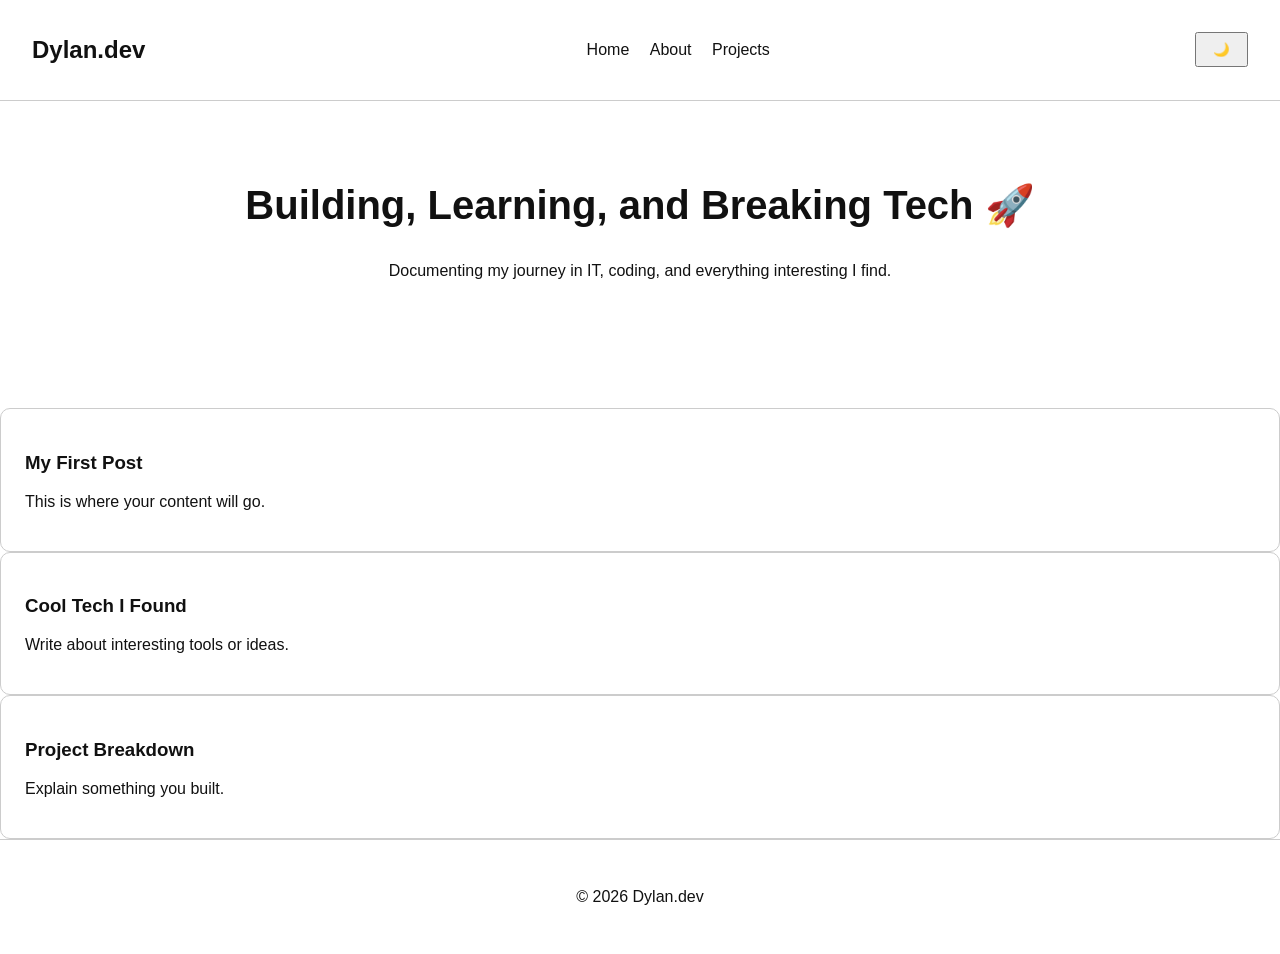
==== index.html @ 7d5984b6 "Add id attribute to posts section in index.html" ====
<!DOCTYPE html>
<html lang="en">
<head>
  <meta charset="UTF-8">
  <meta name="viewport" content="width=device-width, initial-scale=1.0">
  <title>Dylan Dev Blog</title>

  <link rel="stylesheet" href="styles/main.css">
</head>

<body>

  <!-- NAVBAR -->
  <header class="navbar">
    <h2>Dylan.dev</h2>
    <nav>
      <a href="#">Home</a>
      <a href="#">About</a>
      <a href="#">Projects</a>
    </nav>
    <button id="themeToggle">🌙</button>
  </header>

  <!-- HERO -->
  <section class="hero">
    <h1>Building, Learning, and Breaking Tech 🚀</h1>
    <p>Documenting my journey in IT, coding, and everything interesting I find.</p>
  </section>

  <!-- BLOG POSTS -->
 <section class="posts" id="posts"></section>
    <div class="card">
      <h3>My First Post</h3>
      <p>This is where your content will go.</p>
    </div>

    <div class="card">
      <h3>Cool Tech I Found</h3>
      <p>Write about interesting tools or ideas.</p>
    </div>

    <div class="card">
      <h3>Project Breakdown</h3>
      <p>Explain something you built.</p>
    </div>
  </section>

  <!-- FOOTER -->
  <footer class="footer">
    <p>© 2026 Dylan.dev</p>
  </footer>

  <script src="scripts/app.js"></script>
</body>
</html>
---- styles/main.css ----
:root {
  --bg: #ffffff;
  --text: #111;
  --accent: #0077ff;
}

.dark {
  --bg: #0f0f0f;
  --text: #ffffff;
}

body {
  margin: 0;
  font-family: Arial, sans-serif;
  background: var(--bg);
  color: var(--text);
}

/* NAVBAR */
.navbar {
  display: flex;
  justify-content: space-between;
  align-items: center;
  padding: 1rem 2rem;
  border-bottom: 1px solid #ccc;
}

.navbar a {
  margin-left: 1rem;
  text-decoration: none;
  color: var(--text);
}

.navbar a:hover {
  color: var(--accent);
}

/* HERO */
.hero {
  padding: 3rem 2rem;
  text-align: center;
}

.hero h1 {
  font-size: 2.5rem;
}

/* POSTS GRID */
.posts {
  display: grid;
  grid-template-columns: repeat(auto-fit, minmax(250px, 1fr));
  padding: 2rem;
  gap: 1.5rem;
}

/* CARD */
.card {
  padding: 1.5rem;
  border: 1px solid #ccc;
  border-radius: 10px;
  transition: transform 0.2s ease;
}

.card:hover {
  transform: translateY(-5px);
}

/* FOOTER */
.footer {
  text-align: center;
  padding: 2rem;
  border-top: 1px solid #ccc;
}

/* BUTTON */
button {
  padding: 0.5rem 1rem;
  cursor: pointer;
}
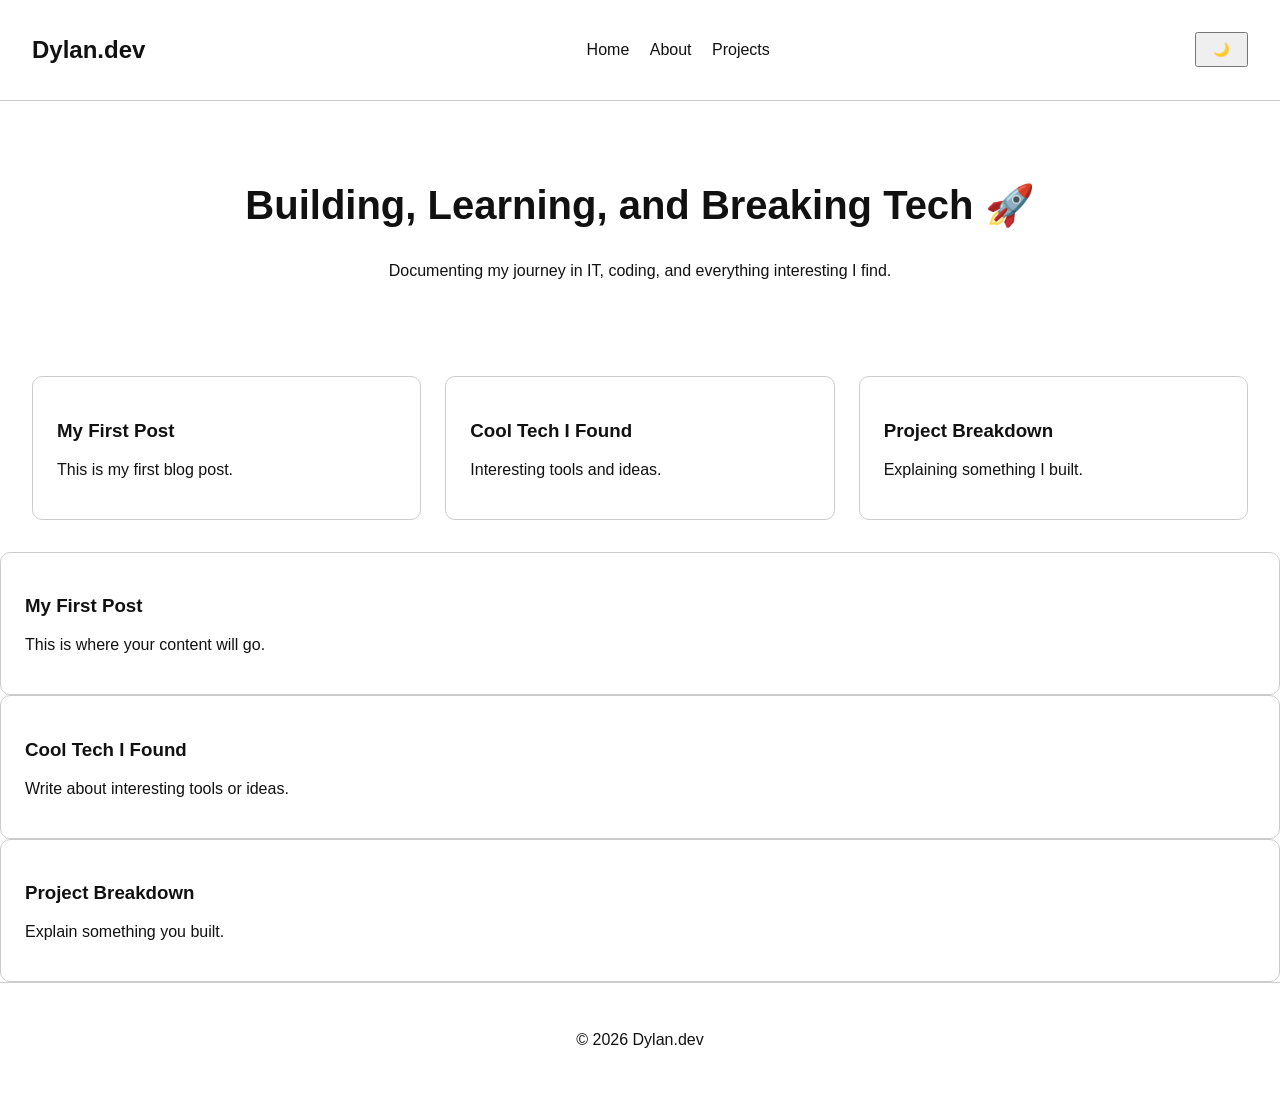
==== commit cd26e4b6: "Change script tag to module type in index.html" ====
--- a/index.html
+++ b/index.html
@@ -50,6 +50,6 @@
     <p>© 2026 Dylan.dev</p>
   </footer>
 
-  <script src="scripts/app.js"></script>
+ <script type="module" src="scripts/app.js"></script>
 </body>
 </html>
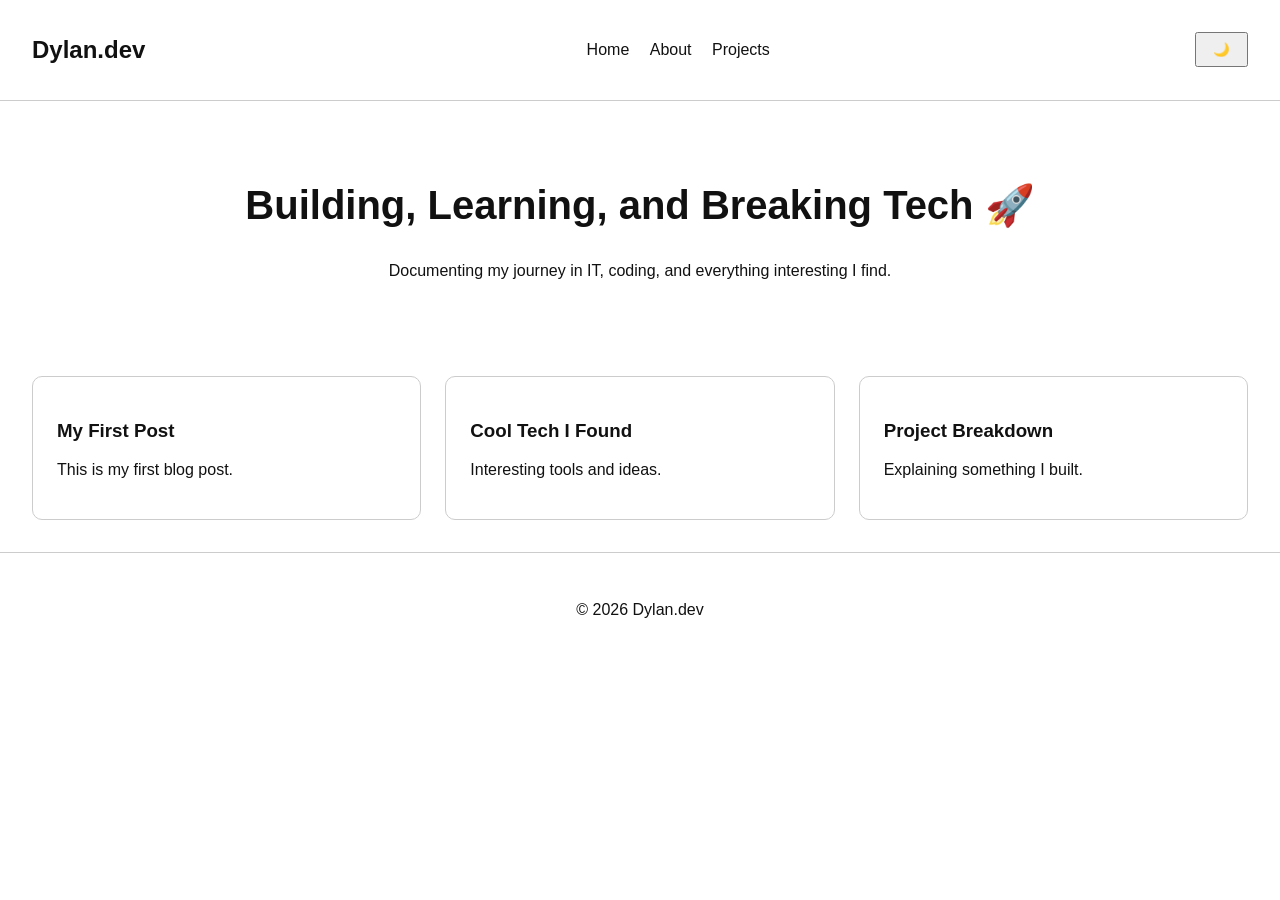
==== commit 99e2472d: "Refactor blog posts section in index.html" ====
--- a/index.html
+++ b/index.html
@@ -27,29 +27,14 @@
     <p>Documenting my journey in IT, coding, and everything interesting I find.</p>
   </section>
 
-  <!-- BLOG POSTS -->
- <section class="posts" id="posts"></section>
-    <div class="card">
-      <h3>My First Post</h3>
-      <p>This is where your content will go.</p>
-    </div>
-
-    <div class="card">
-      <h3>Cool Tech I Found</h3>
-      <p>Write about interesting tools or ideas.</p>
-    </div>
-
-    <div class="card">
-      <h3>Project Breakdown</h3>
-      <p>Explain something you built.</p>
-    </div>
-  </section>
+  <!-- BLOG POSTS (EMPTY — JS FILLS THIS) -->
+  <section class="posts" id="posts"></section>
 
   <!-- FOOTER -->
   <footer class="footer">
     <p>© 2026 Dylan.dev</p>
   </footer>
 
- <script type="module" src="scripts/app.js"></script>
+  <script type="module" src="scripts/app.js"></script>
 </body>
 </html>
--- a/styles/main.css
+++ b/styles/main.css
@@ -77,3 +77,42 @@
   padding: 0.5rem 1rem;
   cursor: pointer;
 }
+.post-container {
+  max-width: 800px;
+  margin: auto;
+  padding: 2rem;
+}
+
+/* Typography */
+.post-content h2 {
+  margin-top: 2rem;
+}
+
+.post-content p {
+  line-height: 1.7;
+  margin: 1rem 0;
+}
+
+/* Blockquote */
+.post-content blockquote {
+  border-left: 4px solid var(--accent);
+  padding-left: 1rem;
+  margin: 1.5rem 0;
+  color: gray;
+}
+
+/* Code blocks */
+pre {
+  background: #1e1e1e;
+  color: #fff;
+  padding: 1rem;
+  overflow-x: auto;
+  border-radius: 8px;
+}
+
+/* Inline code */
+code {
+  background: #eee;
+  padding: 2px 5px;
+  border-radius: 4px;
+}
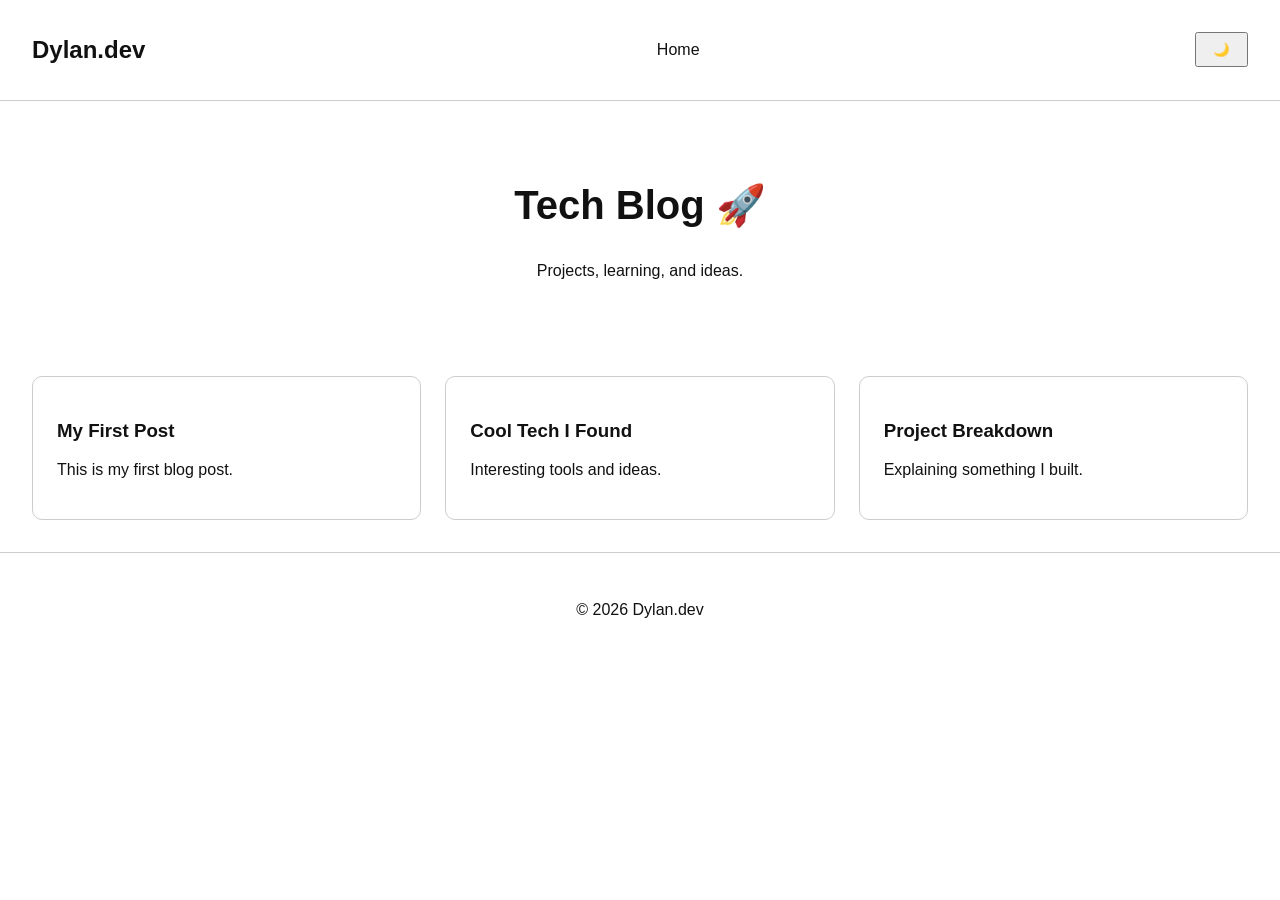
==== commit 5b5c9c5d: "Refactor index.html structure and content" ====
--- a/index.html
+++ b/index.html
@@ -10,31 +10,25 @@
 
 <body>
 
-  <!-- NAVBAR -->
-  <header class="navbar">
-    <h2>Dylan.dev</h2>
-    <nav>
-      <a href="#">Home</a>
-      <a href="#">About</a>
-      <a href="#">Projects</a>
-    </nav>
-    <button id="themeToggle">🌙</button>
-  </header>
+<header class="navbar">
+  <h2>Dylan.dev</h2>
+  <nav>
+    <a href="#">Home</a>
+  </nav>
+  <button id="themeToggle">🌙</button>
+</header>
 
-  <!-- HERO -->
-  <section class="hero">
-    <h1>Building, Learning, and Breaking Tech 🚀</h1>
-    <p>Documenting my journey in IT, coding, and everything interesting I find.</p>
-  </section>
+<section class="hero">
+  <h1>Tech Blog 🚀</h1>
+  <p>Projects, learning, and ideas.</p>
+</section>
 
-  <!-- BLOG POSTS (EMPTY — JS FILLS THIS) -->
-  <section class="posts" id="posts"></section>
+<section class="posts" id="posts"></section>
 
-  <!-- FOOTER -->
-  <footer class="footer">
-    <p>© 2026 Dylan.dev</p>
-  </footer>
+<footer class="footer">
+  <p>© 2026 Dylan.dev</p>
+</footer>
 
-  <script type="module" src="scripts/app.js"></script>
+<script type="module" src="scripts/app.js"></script>
 </body>
 </html>
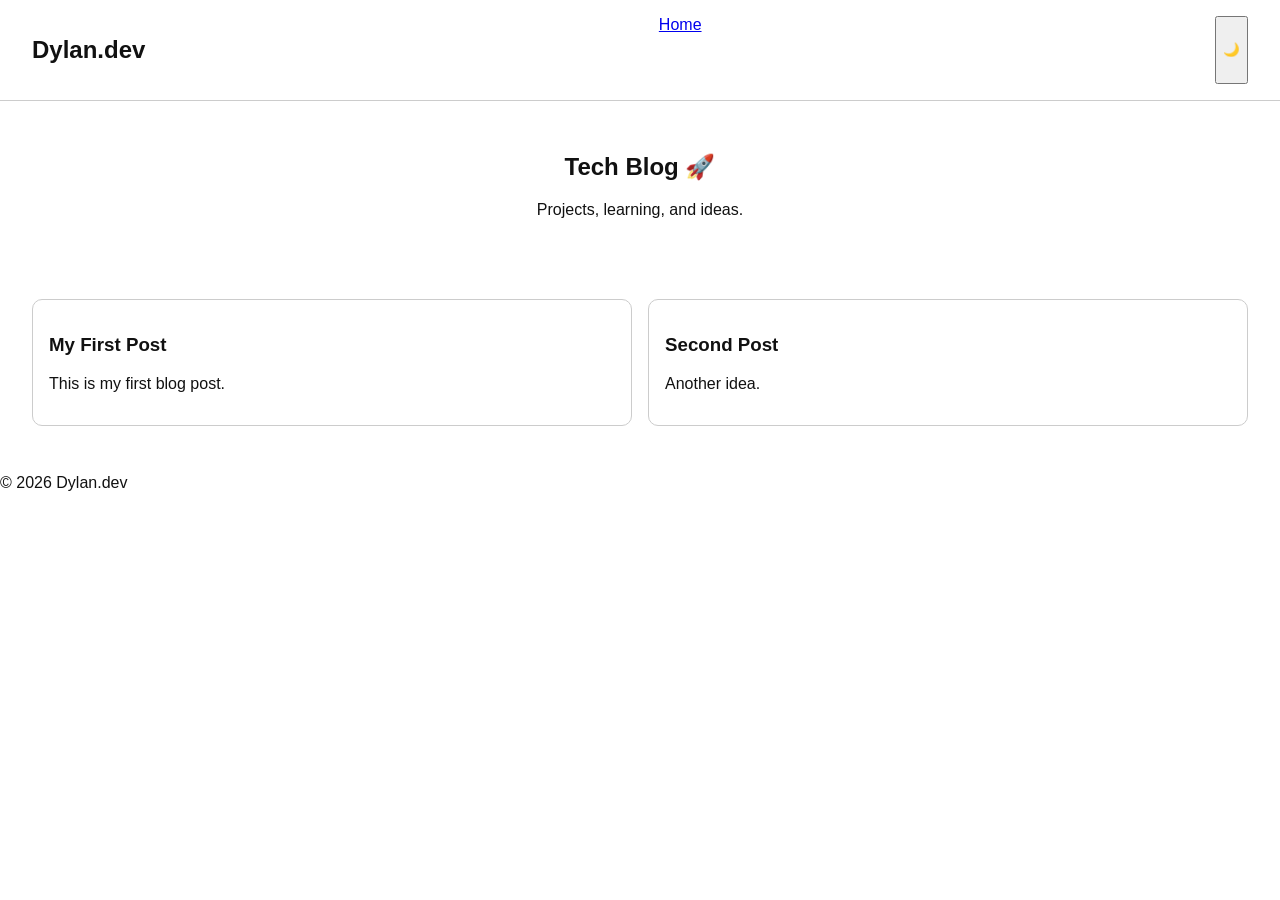
==== commit 4a526a86: "Add favicon link to index.html" ====
--- a/index.html
+++ b/index.html
@@ -1,6 +1,7 @@
 <!DOCTYPE html>
 <html lang="en">
 <head>
+  <link rel="icon" type="image/png" href="assets/favicon.png">
   <meta charset="UTF-8">
   <meta name="viewport" content="width=device-width, initial-scale=1.0">
   <title>Dylan Dev Blog</title>
--- a/styles/main.css
+++ b/styles/main.css
@@ -16,103 +16,61 @@
   color: var(--text);
 }
 
-/* NAVBAR */
+/* NAV */
 .navbar {
   display: flex;
   justify-content: space-between;
-  align-items: center;
   padding: 1rem 2rem;
   border-bottom: 1px solid #ccc;
 }
 
-.navbar a {
-  margin-left: 1rem;
-  text-decoration: none;
-  color: var(--text);
+/* HERO */
+.hero {
+  text-align: center;
+  padding: 2rem;
 }
 
-.navbar a:hover {
-  color: var(--accent);
-}
-
-/* HERO */
-.hero {
-  padding: 3rem 2rem;
-  text-align: center;
-}
-
-.hero h1 {
-  font-size: 2.5rem;
-}
-
-/* POSTS GRID */
+/* POSTS */
 .posts {
   display: grid;
   grid-template-columns: repeat(auto-fit, minmax(250px, 1fr));
   padding: 2rem;
-  gap: 1.5rem;
+  gap: 1rem;
 }
 
-/* CARD */
 .card {
-  padding: 1.5rem;
   border: 1px solid #ccc;
+  padding: 1rem;
   border-radius: 10px;
-  transition: transform 0.2s ease;
+  cursor: pointer;
+  transition: 0.2s;
 }
 
 .card:hover {
   transform: translateY(-5px);
 }
 
-/* FOOTER */
-.footer {
-  text-align: center;
-  padding: 2rem;
-  border-top: 1px solid #ccc;
-}
-
-/* BUTTON */
-button {
-  padding: 0.5rem 1rem;
-  cursor: pointer;
-}
+/* POST PAGE */
 .post-container {
   max-width: 800px;
   margin: auto;
   padding: 2rem;
 }
 
-/* Typography */
-.post-content h2 {
-  margin-top: 2rem;
+.post-content p {
+  line-height: 1.6;
 }
 
-.post-content p {
-  line-height: 1.7;
-  margin: 1rem 0;
-}
-
-/* Blockquote */
 .post-content blockquote {
   border-left: 4px solid var(--accent);
   padding-left: 1rem;
-  margin: 1.5rem 0;
   color: gray;
 }
 
-/* Code blocks */
+/* CODE */
 pre {
   background: #1e1e1e;
-  color: #fff;
+  color: white;
   padding: 1rem;
-  overflow-x: auto;
   border-radius: 8px;
 }
-
-/* Inline code */
-code {
-  background: #eee;
-  padding: 2px 5px;
-  border-radius: 4px;
-}
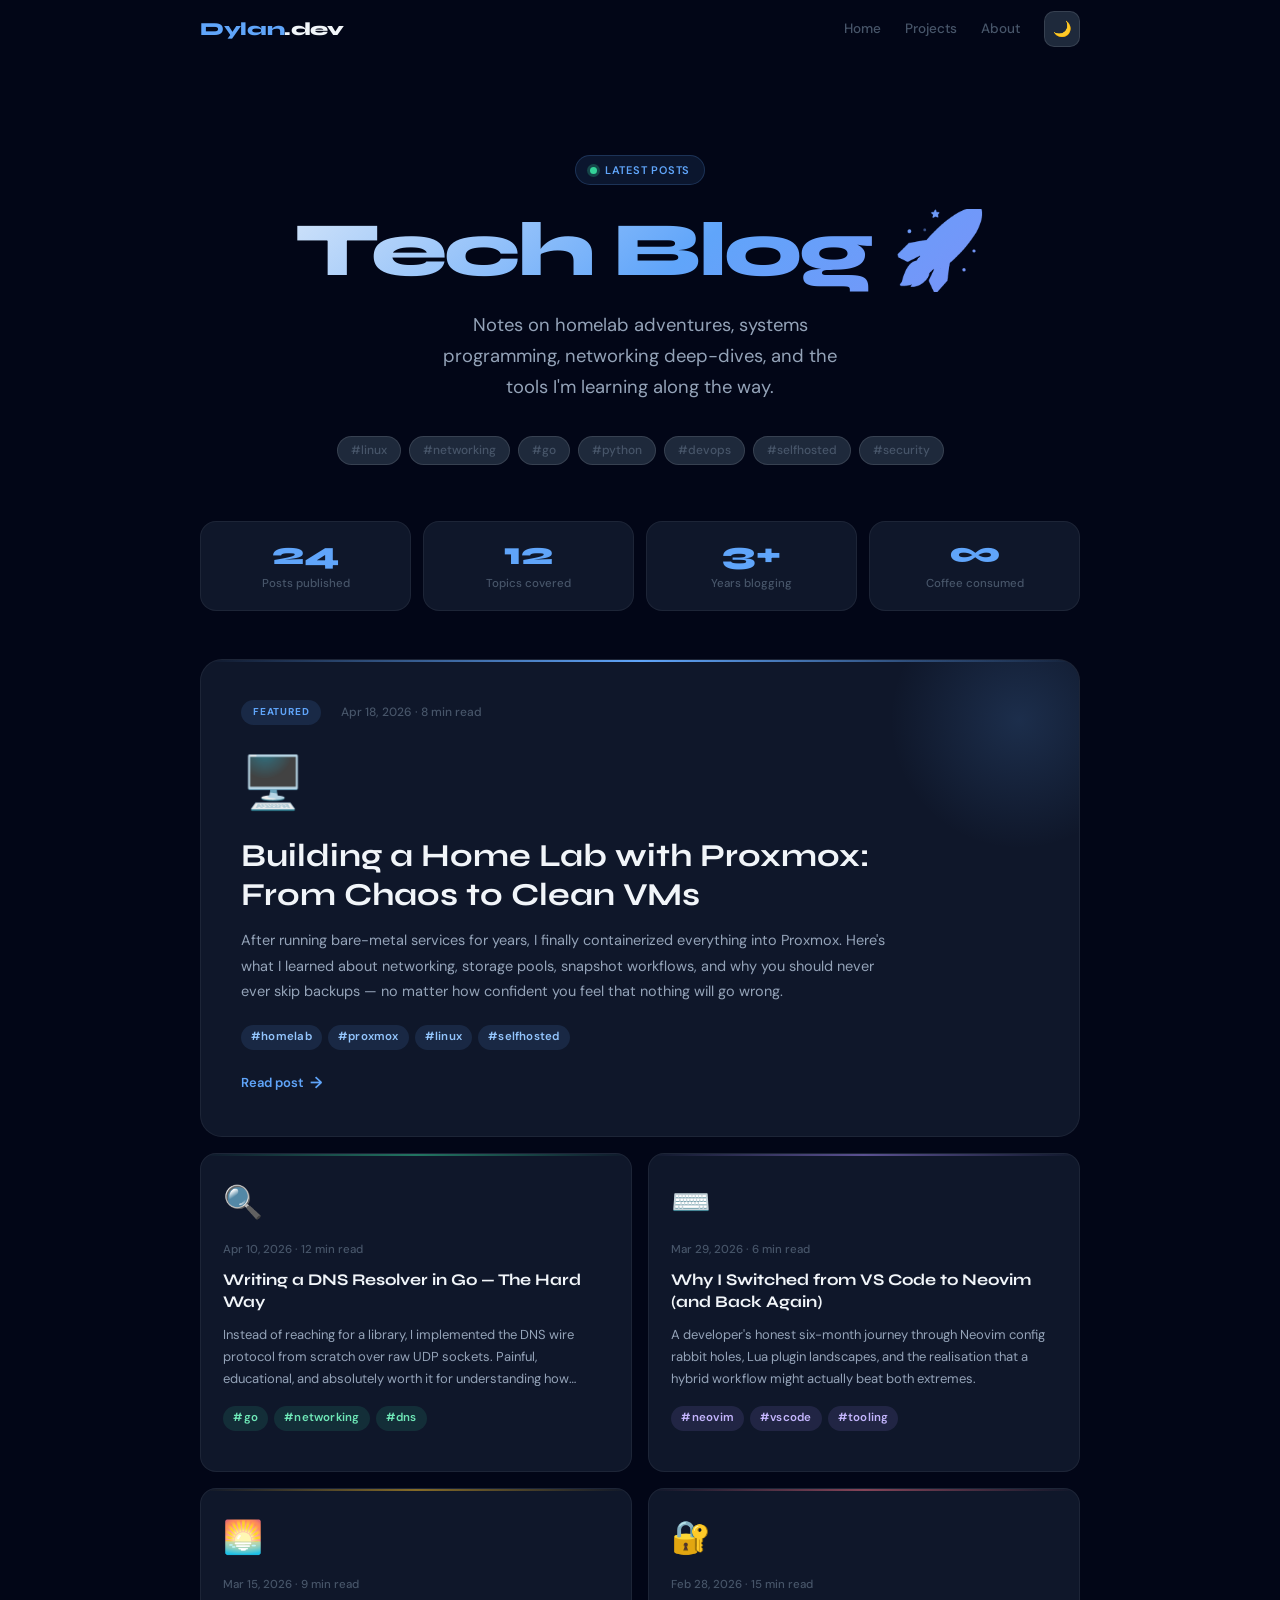
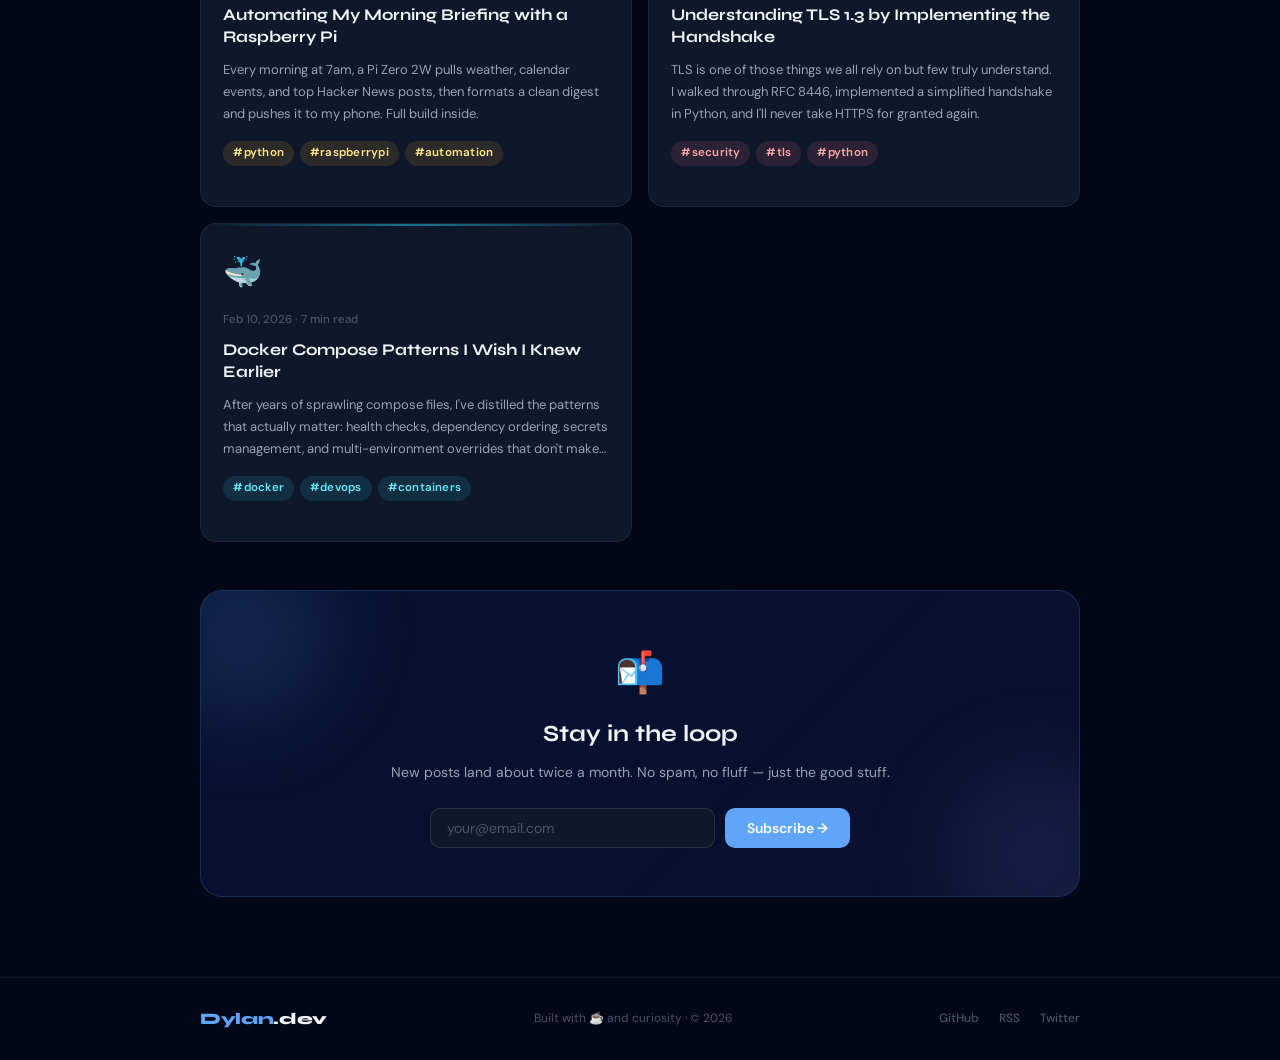
==== commit a5359483: "Enhance index.html with SEO and theme updates Updated the HTML structure and added meta tags for SEO" ====
--- a/index.html
+++ b/index.html
@@ -1,35 +1,774 @@
 <!DOCTYPE html>
-<html lang="en">
+<html lang="en" data-theme="dark">
 <head>
-  <link rel="icon" type="image/png" href="assets/favicon.png">
-  <meta charset="UTF-8">
-  <meta name="viewport" content="width=device-width, initial-scale=1.0">
-  <title>Dylan Dev Blog</title>
-
-  <link rel="stylesheet" href="styles/main.css">
+  <meta charset="UTF-8"/>
+  <meta name="viewport" content="width=device-width,initial-scale=1.0"/>
+  <title>Dylan.dev — Tech Blog</title>
+  <meta name="description" content="Dylan's tech blog covering IT, coding, homelab projects, and deep dives into how things actually work."/>
+  <link rel="canonical" href="https://dylan.dev/"/>
+  <meta property="og:title" content="Dylan.dev — Tech Blog"/>
+  <meta property="og:description" content="Projects, systems, and learning in IT and development."/>
+  <meta property="og:type" content="website"/>
+  <meta property="og:url" content="https://dylan.dev/"/>
+  <meta name="twitter:card" content="summary"/>
+  <meta name="theme-color" content="#020617"/>
+  <link rel="preconnect" href="https://fonts.googleapis.com"/>
+  <link rel="preconnect" href="https://fonts.gstatic.com" crossorigin/>
+  <link href="https://fonts.googleapis.com/css2?family=Syne:wght@600;700;800&family=DM+Sans:ital,opsz,wght@0,9..40,300;0,9..40,400;0,9..40,500;1,9..40,300&display=swap" rel="stylesheet"/>
+  <style>
+    /* ── RESET & BASE ─────────────────────────────────────────── */
+    *, *::before, *::after { box-sizing: border-box; margin: 0; padding: 0; }
+    html { scroll-behavior: smooth; }
+    body {
+      font-family: 'DM Sans', sans-serif;
+      font-size: 15px;
+      line-height: 1.65;
+      min-height: 100vh;
+      transition: background .3s, color .3s;
+    }
+
+    /* ── DESIGN TOKENS ────────────────────────────────────────── */
+    :root {
+      --bg:       #020617;
+      --bg2:      #0f172a;
+      --bg3:      #1e293b;
+      --card:     #0f172a;
+      --card2:    #1e293b;
+      --fg:       #f1f5f9;
+      --fg2:      #94a3b8;
+      --fg3:      #475569;
+      --border:   rgba(255,255,255,0.06);
+      --border2:  rgba(255,255,255,0.11);
+      --accent:   #60a5fa;
+      --accent2:  #818cf8;
+      --green:    #34d399;
+      --font-display: 'Syne', sans-serif;
+      --font-body:    'DM Sans', sans-serif;
+      --r:  10px;
+      --rl: 16px;
+      --rx: 22px;
+    }
+    [data-theme="light"] {
+      --bg:      #f1f5f9;
+      --bg2:     #ffffff;
+      --bg3:     #e2e8f0;
+      --card:    #ffffff;
+      --card2:   #f8fafc;
+      --fg:      #0f172a;
+      --fg2:     #334155;
+      --fg3:     #64748b;
+      --border:  rgba(0,0,0,0.07);
+      --border2: rgba(0,0,0,0.13);
+      --accent:  #2563eb;
+      --accent2: #6366f1;
+      --green:   #059669;
+    }
+
+    /* ── LAYOUT UTILITIES ─────────────────────────────────────── */
+    .container { max-width: 960px; margin: 0 auto; padding: 0 clamp(1rem,5vw,2.5rem); }
+    .grid-posts {
+      display: grid;
+      grid-template-columns: repeat(auto-fill, minmax(min(100%, 290px), 1fr));
+      gap: 16px;
+    }
+    .col-full { grid-column: 1 / -1; }
+
+    /* ── REVEAL ANIMATION ─────────────────────────────────────── */
+    .reveal {
+      opacity: 0;
+      transform: translateY(20px);
+      transition: opacity .6s ease, transform .6s ease;
+    }
+    .reveal.visible { opacity: 1; transform: none; }
+
+    /* ── NAVBAR ───────────────────────────────────────────────── */
+    .navbar {
+      position: sticky;
+      top: 0;
+      z-index: 100;
+      border-bottom: 1px solid transparent;
+      transition: background .3s, border-color .3s, backdrop-filter .3s;
+    }
+    .navbar.scrolled {
+      background: color-mix(in srgb, var(--bg) 85%, transparent);
+      backdrop-filter: blur(18px);
+      -webkit-backdrop-filter: blur(18px);
+      border-bottom-color: var(--border);
+    }
+    .navbar-inner {
+      display: flex;
+      align-items: center;
+      justify-content: space-between;
+      height: 58px;
+    }
+    .logo {
+      font-family: var(--font-display);
+      font-weight: 800;
+      font-size: 1.15rem;
+      letter-spacing: -0.02em;
+      text-decoration: none;
+      color: var(--fg);
+    }
+    .logo span { color: var(--accent); }
+    .nav-links { display: flex; align-items: center; gap: 1.5rem; }
+    .nav-links a {
+      color: var(--fg3);
+      text-decoration: none;
+      font-size: 13.5px;
+      font-weight: 500;
+      transition: color .2s;
+    }
+    .nav-links a:hover { color: var(--fg); }
+    .theme-btn {
+      width: 36px; height: 36px;
+      display: flex; align-items: center; justify-content: center;
+      background: var(--bg3);
+      border: 1px solid var(--border2);
+      border-radius: var(--r);
+      cursor: pointer;
+      font-size: 15px;
+      transition: transform .2s;
+    }
+    .theme-btn:hover { transform: scale(1.1); }
+
+    /* ── HERO ─────────────────────────────────────────────────── */
+    .hero {
+      text-align: center;
+      padding: clamp(3rem,9vw,6rem) 0 clamp(2rem,5vw,3.5rem);
+    }
+    .hero-badge {
+      display: inline-flex;
+      align-items: center;
+      gap: 8px;
+      padding: 5px 14px;
+      border-radius: 100px;
+      font-size: 11px;
+      font-weight: 600;
+      letter-spacing: .07em;
+      text-transform: uppercase;
+      background: rgba(96,165,250,0.1);
+      color: var(--accent);
+      border: 1px solid rgba(96,165,250,0.2);
+      margin-bottom: 1.5rem;
+    }
+    [data-theme="light"] .hero-badge {
+      background: rgba(37,99,235,0.08);
+      border-color: rgba(37,99,235,0.2);
+    }
+    .hero-badge .dot {
+      width: 7px; height: 7px;
+      border-radius: 50%;
+      background: var(--green);
+      box-shadow: 0 0 0 3px color-mix(in srgb, var(--green) 25%, transparent);
+    }
+    .hero h1 {
+      font-family: var(--font-display);
+      font-weight: 800;
+      line-height: 1.08;
+      letter-spacing: -0.035em;
+      font-size: clamp(2.8rem, 9vw, 4.8rem);
+      background: linear-gradient(140deg, var(--fg) 0%, var(--accent) 55%, var(--accent2) 100%);
+      -webkit-background-clip: text;
+      -webkit-text-fill-color: transparent;
+      background-clip: text;
+      margin-bottom: 1.1rem;
+    }
+    [data-theme="light"] .hero h1 {
+      background: linear-gradient(140deg, #0f172a 0%, #2563eb 55%, #6366f1 100%);
+      -webkit-background-clip: text;
+      background-clip: text;
+    }
+    .hero p {
+      color: var(--fg2);
+      font-size: clamp(1rem,2.5vw,1.15rem);
+      max-width: 440px;
+      margin: 0 auto 2rem;
+      line-height: 1.7;
+    }
+    .tag-cloud {
+      display: flex;
+      flex-wrap: wrap;
+      justify-content: center;
+      gap: 8px;
+    }
+    .tag-cloud span {
+      padding: 4px 13px;
+      border-radius: 100px;
+      font-size: 12px;
+      font-weight: 500;
+      background: var(--bg3);
+      color: var(--fg3);
+      border: 1px solid var(--border2);
+      cursor: pointer;
+      transition: color .2s, border-color .2s;
+    }
+    .tag-cloud span:hover { color: var(--accent); border-color: var(--accent); }
+
+    /* ── STATS BAR ────────────────────────────────────────────── */
+    .stats-bar {
+      display: grid;
+      grid-template-columns: repeat(auto-fit, minmax(120px, 1fr));
+      gap: 12px;
+      margin-bottom: 3rem;
+    }
+    .stat-card {
+      background: var(--card);
+      border: 1px solid var(--border);
+      border-radius: var(--rl);
+      padding: 16px;
+      text-align: center;
+    }
+    .stat-value {
+      font-family: var(--font-display);
+      font-weight: 800;
+      font-size: 2rem;
+      color: var(--accent);
+      line-height: 1;
+      margin-bottom: 5px;
+    }
+    .stat-label {
+      font-size: 11.5px;
+      font-weight: 500;
+      color: var(--fg3);
+    }
+
+    /* ── FEATURED POST ────────────────────────────────────────── */
+    .featured {
+      position: relative;
+      overflow: hidden;
+      border-radius: var(--rx);
+      background: var(--card);
+      border: 1px solid var(--border);
+      cursor: pointer;
+      transition: transform .28s ease, box-shadow .28s ease, border-color .28s ease;
+    }
+    .featured:hover { transform: translateY(-3px); }
+    .featured-glow {
+      position: absolute;
+      top: -70px; right: -70px;
+      width: 260px; height: 260px;
+      border-radius: 50%;
+      pointer-events: none;
+    }
+    .featured-top-line {
+      position: absolute;
+      top: 0; left: 0; right: 0;
+      height: 2px;
+    }
+    .featured-body { position: relative; z-index: 1; padding: clamp(1.5rem,4vw,2.5rem); }
+    .badge-featured {
+      display: inline-block;
+      font-size: 10px;
+      font-weight: 700;
+      letter-spacing: .08em;
+      text-transform: uppercase;
+      padding: 4px 12px;
+      border-radius: 100px;
+      margin-right: 10px;
+    }
+    .post-meta { font-size: 12px; color: var(--fg3); font-weight: 500; }
+    .featured-emoji { font-size: 3.2rem; margin: 1rem 0 .75rem; }
+    .featured h2 {
+      font-family: var(--font-display);
+      font-weight: 700;
+      font-size: clamp(1.35rem,3.5vw,2rem);
+      line-height: 1.2;
+      color: var(--fg);
+      margin-bottom: .9rem;
+      max-width: 650px;
+    }
+    .featured p {
+      color: var(--fg2);
+      font-size: 14.5px;
+      line-height: 1.75;
+      max-width: 650px;
+      margin-bottom: 1.25rem;
+    }
+    .tags { display: flex; flex-wrap: wrap; gap: 6px; margin-bottom: 1.25rem; }
+    .tag {
+      font-size: 11.5px;
+      font-weight: 600;
+      padding: 3px 10px;
+      border-radius: 100px;
+      text-transform: lowercase;
+      letter-spacing: .02em;
+    }
+    .cta-link {
+      display: inline-flex;
+      align-items: center;
+      gap: 6px;
+      font-size: 13px;
+      font-weight: 600;
+      text-decoration: none;
+      transition: gap .2s;
+    }
+    .cta-link:hover { gap: 10px; }
+    .cta-arrow { font-size: 1rem; transition: transform .2s; }
+
+    /* ── POST CARDS ───────────────────────────────────────────── */
+    .post-card {
+      position: relative;
+      overflow: hidden;
+      border-radius: var(--rl);
+      background: var(--card);
+      border: 1px solid var(--border);
+      cursor: pointer;
+      display: flex;
+      flex-direction: column;
+      transition: transform .25s ease, box-shadow .25s ease, border-color .25s ease;
+    }
+    .post-card:hover { transform: translateY(-4px); box-shadow: 0 10px 36px rgba(0,0,0,.28); }
+    .card-stripe {
+      height: 2px;
+      width: 100%;
+      opacity: 0.5;
+      transition: opacity .25s;
+    }
+    .post-card:hover .card-stripe { opacity: 1; }
+    .card-body { padding: 1.25rem 1.4rem; flex: 1; display: flex; flex-direction: column; }
+    .card-emoji { font-size: 2rem; margin-bottom: .75rem; }
+    .card-meta { font-size: 11.5px; color: var(--fg3); font-weight: 500; margin-bottom: .6rem; }
+    .card-title {
+      font-family: var(--font-display);
+      font-weight: 700;
+      font-size: 1.02rem;
+      color: var(--fg);
+      line-height: 1.35;
+      margin-bottom: .65rem;
+      flex: 1;
+    }
+    .card-excerpt {
+      font-size: 13px;
+      color: var(--fg2);
+      line-height: 1.7;
+      margin-bottom: 1rem;
+      display: -webkit-box;
+      -webkit-line-clamp: 3;
+      -webkit-box-orient: vertical;
+      overflow: hidden;
+    }
+
+    /* ── NEWSLETTER ───────────────────────────────────────────── */
+    .newsletter {
+      position: relative;
+      overflow: hidden;
+      border-radius: var(--rx);
+      padding: clamp(2rem,5vw,3rem);
+      text-align: center;
+      background: linear-gradient(135deg, rgba(37,99,235,0.12) 0%, rgba(99,102,241,0.1) 100%);
+      border: 1px solid rgba(96,165,250,0.2);
+      margin-bottom: 5rem;
+    }
+    [data-theme="light"] .newsletter {
+      background: linear-gradient(135deg, rgba(37,99,235,0.06) 0%, rgba(99,102,241,0.06) 100%);
+      border-color: rgba(37,99,235,0.15);
+    }
+    .newsletter-blob {
+      position: absolute;
+      border-radius: 50%;
+      pointer-events: none;
+      filter: blur(40px);
+    }
+    .newsletter h3 {
+      font-family: var(--font-display);
+      font-weight: 700;
+      font-size: 1.45rem;
+      color: var(--fg);
+      margin-bottom: .5rem;
+    }
+    .newsletter p { color: var(--fg2); font-size: 14px; margin-bottom: 1.5rem; }
+    .nl-form {
+      display: flex;
+      flex-wrap: wrap;
+      justify-content: center;
+      gap: 10px;
+      max-width: 420px;
+      margin: 0 auto;
+    }
+    .nl-input {
+      flex: 1;
+      min-width: 180px;
+      padding: 10px 16px;
+      border-radius: var(--r);
+      background: var(--card);
+      border: 1px solid var(--border2);
+      color: var(--fg);
+      font-family: var(--font-body);
+      font-size: 14px;
+      outline: none;
+      transition: border-color .2s;
+    }
+    .nl-input:focus { border-color: var(--accent); box-shadow: 0 0 0 3px rgba(96,165,250,.15); }
+    .nl-input::placeholder { color: var(--fg3); }
+    .nl-btn {
+      padding: 10px 22px;
+      border-radius: var(--r);
+      background: var(--accent);
+      color: #fff;
+      font-family: var(--font-body);
+      font-weight: 600;
+      font-size: 14px;
+      border: none;
+      cursor: pointer;
+      transition: filter .2s, transform .15s;
+      white-space: nowrap;
+    }
+    .nl-btn:hover { filter: brightness(1.1); transform: translateY(-1px); }
+    .nl-success {
+      display: none;
+      align-items: center;
+      gap: 8px;
+      background: rgba(52,211,153,0.15);
+      color: var(--green);
+      padding: 10px 22px;
+      border-radius: var(--r);
+      font-weight: 600;
+      font-size: 14px;
+      border: 1px solid rgba(52,211,153,0.25);
+    }
+
+    /* ── FOOTER ───────────────────────────────────────────────── */
+    footer {
+      border-top: 1px solid var(--border);
+      padding: 1.75rem 0;
+    }
+    .footer-inner {
+      display: flex;
+      flex-wrap: wrap;
+      align-items: center;
+      justify-content: space-between;
+      gap: 12px;
+    }
+    .footer-copy { font-size: 12px; color: var(--fg3); }
+    .footer-links { display: flex; gap: 20px; }
+    .footer-links a {
+      font-size: 12px;
+      font-weight: 500;
+      color: var(--fg3);
+      text-decoration: none;
+      transition: color .2s;
+    }
+    .footer-links a:hover { color: var(--accent); }
+
+    /* ── SCROLL BAR ───────────────────────────────────────────── */
+    ::-webkit-scrollbar { width: 6px; }
+    ::-webkit-scrollbar-track { background: var(--bg); }
+    ::-webkit-scrollbar-thumb { background: var(--bg3); border-radius: 3px; }
+
+    /* ── RESPONSIVE ───────────────────────────────────────────── */
+    @media (max-width: 480px) {
+      .nav-links a { display: none; }
+      .footer-inner { flex-direction: column; text-align: center; }
+    }
+  </style>
 </head>
-
 <body>
 
-<header class="navbar">
-  <h2>Dylan.dev</h2>
-  <nav>
-    <a href="#">Home</a>
-  </nav>
-  <button id="themeToggle">🌙</button>
+<!-- ══════════════════════════════════════════════════════════
+     NAVBAR
+══════════════════════════════════════════════════════════ -->
+<header class="navbar" id="navbar">
+  <div class="container">
+    <div class="navbar-inner">
+      <a href="/" class="logo"><span>Dylan</span>.dev</a>
+      <nav class="nav-links">
+        <a href="#">Home</a>
+        <a href="#">Projects</a>
+        <a href="#">About</a>
+        <button class="theme-btn" id="themeToggle" aria-label="Toggle theme">🌙</button>
+      </nav>
+    </div>
+  </div>
 </header>
 
-<section class="hero">
+<!-- ══════════════════════════════════════════════════════════
+     HERO
+══════════════════════════════════════════════════════════ -->
+<section class="hero container reveal" id="hero">
+  <div class="hero-badge">
+    <span class="dot"></span>
+    Latest posts
+  </div>
   <h1>Tech Blog 🚀</h1>
-  <p>Projects, learning, and ideas.</p>
+  <p>Notes on homelab adventures, systems programming, networking deep-dives, and the tools I'm learning along the way.</p>
+  <div class="tag-cloud">
+    <span>#linux</span>
+    <span>#networking</span>
+    <span>#go</span>
+    <span>#python</span>
+    <span>#devops</span>
+    <span>#selfhosted</span>
+    <span>#security</span>
+  </div>
 </section>
 
-<section class="posts" id="posts"></section>
-
-<footer class="footer">
-  <p>© 2026 Dylan.dev</p>
+<!-- ══════════════════════════════════════════════════════════
+     STATS BAR
+══════════════════════════════════════════════════════════ -->
+<div class="container">
+  <div class="stats-bar reveal">
+    <div class="stat-card"><div class="stat-value">24</div><div class="stat-label">Posts published</div></div>
+    <div class="stat-card"><div class="stat-value">12</div><div class="stat-label">Topics covered</div></div>
+    <div class="stat-card"><div class="stat-value">3+</div><div class="stat-label">Years blogging</div></div>
+    <div class="stat-card"><div class="stat-value">∞</div><div class="stat-label">Coffee consumed</div></div>
+  </div>
+</div>
+
+<!-- ══════════════════════════════════════════════════════════
+     POSTS GRID
+══════════════════════════════════════════════════════════ -->
+<main class="container" id="posts">
+  <div class="grid-posts">
+
+    <!-- FEATURED POST -->
+    <article class="featured col-full reveal" id="featured-post"
+      style="--a:#60a5fa; --ad:rgba(96,165,250,0.13);">
+      <div class="featured-glow"
+        style="background:radial-gradient(circle, rgba(96,165,250,0.16) 0%, transparent 70%)"></div>
+      <div class="featured-top-line"
+        style="background:linear-gradient(90deg,transparent,#60a5fa,transparent)"></div>
+      <div class="featured-body">
+        <div style="display:flex;align-items:center;flex-wrap:wrap;gap:10px;margin-bottom:14px">
+          <span class="badge-featured" style="background:rgba(96,165,250,0.13);color:#60a5fa">Featured</span>
+          <span class="post-meta">Apr 18, 2026 · 8 min read</span>
+        </div>
+        <div class="featured-emoji">🖥️</div>
+        <h2>Building a Home Lab with Proxmox: From Chaos to Clean VMs</h2>
+        <p>After running bare-metal services for years, I finally containerized everything into Proxmox. Here's what I learned about networking, storage pools, snapshot workflows, and why you should never ever skip backups — no matter how confident you feel that nothing will go wrong.</p>
+        <div class="tags">
+          <span class="tag" style="background:rgba(96,165,250,0.12);color:#93c5fd">#homelab</span>
+          <span class="tag" style="background:rgba(96,165,250,0.12);color:#93c5fd">#proxmox</span>
+          <span class="tag" style="background:rgba(96,165,250,0.12);color:#93c5fd">#linux</span>
+          <span class="tag" style="background:rgba(96,165,250,0.12);color:#93c5fd">#selfhosted</span>
+        </div>
+        <a href="#" class="cta-link" style="color:#60a5fa">
+          Read post <span class="cta-arrow">→</span>
+        </a>
+      </div>
+    </article>
+
+    <!-- POST 2 -->
+    <article class="post-card reveal" style="--a:#34d399;--ad:rgba(52,211,153,0.12)">
+      <div class="card-stripe"
+        style="background:linear-gradient(90deg,transparent,#34d399,transparent)"></div>
+      <div class="card-body">
+        <div class="card-emoji">🔍</div>
+        <div class="card-meta">Apr 10, 2026 · 12 min read</div>
+        <h3 class="card-title">Writing a DNS Resolver in Go — The Hard Way</h3>
+        <p class="card-excerpt">Instead of reaching for a library, I implemented the DNS wire protocol from scratch over raw UDP sockets. Painful, educational, and absolutely worth it for understanding how domain lookups actually work under the hood.</p>
+        <div class="tags">
+          <span class="tag" style="background:rgba(52,211,153,0.12);color:#6ee7b7">#go</span>
+          <span class="tag" style="background:rgba(52,211,153,0.12);color:#6ee7b7">#networking</span>
+          <span class="tag" style="background:rgba(52,211,153,0.12);color:#6ee7b7">#dns</span>
+        </div>
+      </div>
+    </article>
+
+    <!-- POST 3 -->
+    <article class="post-card reveal" style="--a:#a78bfa;--ad:rgba(167,139,250,0.12)">
+      <div class="card-stripe"
+        style="background:linear-gradient(90deg,transparent,#a78bfa,transparent)"></div>
+      <div class="card-body">
+        <div class="card-emoji">⌨️</div>
+        <div class="card-meta">Mar 29, 2026 · 6 min read</div>
+        <h3 class="card-title">Why I Switched from VS Code to Neovim (and Back Again)</h3>
+        <p class="card-excerpt">A developer's honest six-month journey through Neovim config rabbit holes, Lua plugin landscapes, and the realisation that a hybrid workflow might actually beat both extremes.</p>
+        <div class="tags">
+          <span class="tag" style="background:rgba(167,139,250,0.12);color:#c4b5fd">#neovim</span>
+          <span class="tag" style="background:rgba(167,139,250,0.12);color:#c4b5fd">#vscode</span>
+          <span class="tag" style="background:rgba(167,139,250,0.12);color:#c4b5fd">#tooling</span>
+        </div>
+      </div>
+    </article>
+
+    <!-- POST 4 -->
+    <article class="post-card reveal" style="--a:#fbbf24;--ad:rgba(251,191,36,0.12)">
+      <div class="card-stripe"
+        style="background:linear-gradient(90deg,transparent,#fbbf24,transparent)"></div>
+      <div class="card-body">
+        <div class="card-emoji">🌅</div>
+        <div class="card-meta">Mar 15, 2026 · 9 min read</div>
+        <h3 class="card-title">Automating My Morning Briefing with a Raspberry Pi</h3>
+        <p class="card-excerpt">Every morning at 7am, a Pi Zero 2W pulls weather, calendar events, and top Hacker News posts, then formats a clean digest and pushes it to my phone. Full build inside.</p>
+        <div class="tags">
+          <span class="tag" style="background:rgba(251,191,36,0.12);color:#fde68a">#python</span>
+          <span class="tag" style="background:rgba(251,191,36,0.12);color:#fde68a">#raspberrypi</span>
+          <span class="tag" style="background:rgba(251,191,36,0.12);color:#fde68a">#automation</span>
+        </div>
+      </div>
+    </article>
+
+    <!-- POST 5 -->
+    <article class="post-card reveal" style="--a:#fb7185;--ad:rgba(251,113,133,0.12)">
+      <div class="card-stripe"
+        style="background:linear-gradient(90deg,transparent,#fb7185,transparent)"></div>
+      <div class="card-body">
+        <div class="card-emoji">🔐</div>
+        <div class="card-meta">Feb 28, 2026 · 15 min read</div>
+        <h3 class="card-title">Understanding TLS 1.3 by Implementing the Handshake</h3>
+        <p class="card-excerpt">TLS is one of those things we all rely on but few truly understand. I walked through RFC 8446, implemented a simplified handshake in Python, and I'll never take HTTPS for granted again.</p>
+        <div class="tags">
+          <span class="tag" style="background:rgba(251,113,133,0.12);color:#fca5a5">#security</span>
+          <span class="tag" style="background:rgba(251,113,133,0.12);color:#fca5a5">#tls</span>
+          <span class="tag" style="background:rgba(251,113,133,0.12);color:#fca5a5">#python</span>
+        </div>
+      </div>
+    </article>
+
+    <!-- POST 6 -->
+    <article class="post-card reveal" style="--a:#22d3ee;--ad:rgba(34,211,238,0.12)">
+      <div class="card-stripe"
+        style="background:linear-gradient(90deg,transparent,#22d3ee,transparent)"></div>
+      <div class="card-body">
+        <div class="card-emoji">🐳</div>
+        <div class="card-meta">Feb 10, 2026 · 7 min read</div>
+        <h3 class="card-title">Docker Compose Patterns I Wish I Knew Earlier</h3>
+        <p class="card-excerpt">After years of sprawling compose files, I've distilled the patterns that actually matter: health checks, dependency ordering, secrets management, and multi-environment overrides that don't make you cry.</p>
+        <div class="tags">
+          <span class="tag" style="background:rgba(34,211,238,0.12);color:#67e8f9">#docker</span>
+          <span class="tag" style="background:rgba(34,211,238,0.12);color:#67e8f9">#devops</span>
+          <span class="tag" style="background:rgba(34,211,238,0.12);color:#67e8f9">#containers</span>
+        </div>
+      </div>
+    </article>
+
+  </div><!-- /grid-posts -->
+</main>
+
+<!-- ══════════════════════════════════════════════════════════
+     NEWSLETTER
+══════════════════════════════════════════════════════════ -->
+<div class="container" style="margin-top:3rem">
+  <div class="newsletter reveal">
+    <div class="newsletter-blob" style="top:-60px;left:-60px;width:200px;height:200px;background:rgba(96,165,250,0.12)"></div>
+    <div class="newsletter-blob" style="bottom:-60px;right:-60px;width:200px;height:200px;background:rgba(129,140,248,0.1)"></div>
+    <div style="position:relative;z-index:1">
+      <div style="font-size:2.5rem;margin-bottom:.6rem">📬</div>
+      <h3>Stay in the loop</h3>
+      <p>New posts land about twice a month. No spam, no fluff — just the good stuff.</p>
+      <div class="nl-form" id="nlForm">
+        <input class="nl-input" type="email" id="nlEmail" placeholder="your@email.com" autocomplete="email"/>
+        <button class="nl-btn" id="nlBtn">Subscribe →</button>
+      </div>
+      <div class="nl-success" id="nlSuccess">✅ You're on the list!</div>
+    </div>
+  </div>
+</div>
+
+<!-- ══════════════════════════════════════════════════════════
+     FOOTER
+══════════════════════════════════════════════════════════ -->
+<footer>
+  <div class="container">
+    <div class="footer-inner">
+      <a href="/" class="logo" style="font-size:1rem"><span>Dylan</span>.dev</a>
+      <span class="footer-copy">Built with ☕ and curiosity · © 2026</span>
+      <div class="footer-links">
+        <a href="#">GitHub</a>
+        <a href="#">RSS</a>
+        <a href="#">Twitter</a>
+      </div>
+    </div>
+  </div>
 </footer>
 
-<script type="module" src="scripts/app.js"></script>
+<!-- ══════════════════════════════════════════════════════════
+     JAVASCRIPT
+══════════════════════════════════════════════════════════ -->
+<script>
+  /* ── BODY BACKGROUND ────────────────────────────────────── */
+  // Apply bg color immediately to avoid flash
+  function applyBg() {
+    const dark = document.documentElement.dataset.theme === 'dark';
+    document.body.style.background = dark ? '#020617' : '#f1f5f9';
+    document.body.style.color      = dark ? '#f1f5f9' : '#0f172a';
+  }
+  applyBg();
+
+  /* ── THEME TOGGLE ───────────────────────────────────────── */
+  const btn = document.getElementById('themeToggle');
+  btn.addEventListener('click', () => {
+    const html  = document.documentElement;
+    const isDark = html.dataset.theme === 'dark';
+    html.dataset.theme = isDark ? 'light' : 'dark';
+    btn.textContent    = isDark ? '🌙' : '☀️';
+    applyBg();
+    // Persist preference
+    localStorage.setItem('dylan-theme', html.dataset.theme);
+  });
+
+  // Restore saved preference
+  const saved = localStorage.getItem('dylan-theme');
+  if (saved) {
+    document.documentElement.dataset.theme = saved;
+    btn.textContent = saved === 'dark' ? '☀️' : '🌙';
+    applyBg();
+  }
+
+  /* ── NAVBAR SCROLL ──────────────────────────────────────── */
+  const navbar = document.getElementById('navbar');
+  window.addEventListener('scroll', () => {
+    navbar.classList.toggle('scrolled', window.scrollY > 30);
+  }, { passive: true });
+
+  /* ── INTERSECTION OBSERVER REVEAL ──────────────────────── */
+  const revealObs = new IntersectionObserver((entries) => {
+    entries.forEach((entry, i) => {
+      if (entry.isIntersecting) {
+        // Slight stagger for grid children
+        const delay = entry.target.closest('.grid-posts')
+          ? Array.from(entry.target.parentElement.children).indexOf(entry.target) * 55
+          : 0;
+        setTimeout(() => entry.target.classList.add('visible'), delay);
+        revealObs.unobserve(entry.target);
+      }
+    });
+  }, { threshold: 0.1 });
+
+  document.querySelectorAll('.reveal').forEach(el => revealObs.observe(el));
+
+  /* ── FEATURED POST HOVER ────────────────────────────────── */
+  const featured = document.getElementById('featured-post');
+  featured.addEventListener('mouseenter', () => {
+    featured.style.borderColor = 'rgba(96,165,250,0.35)';
+    featured.style.boxShadow   = '0 0 0 1.5px rgba(96,165,250,0.15), 0 16px 52px rgba(0,0,0,.4)';
+    featured.style.transform   = 'translateY(-3px)';
+  });
+  featured.addEventListener('mouseleave', () => {
+    featured.style.borderColor = '';
+    featured.style.boxShadow   = '';
+    featured.style.transform   = '';
+  });
+
+  /* ── POST CARD HOVER BORDER ─────────────────────────────── */
+  document.querySelectorAll('.post-card').forEach(card => {
+    const accent = getComputedStyle(card).getPropertyValue('--a').trim();
+    card.addEventListener('mouseenter', () => {
+      card.style.borderColor = accent + '44';
+    });
+    card.addEventListener('mouseleave', () => {
+      card.style.borderColor = '';
+    });
+  });
+
+  /* ── NEWSLETTER ─────────────────────────────────────────── */
+  document.getElementById('nlBtn').addEventListener('click', () => {
+    const email = document.getElementById('nlEmail').value.trim();
+    if (!email.includes('@') || !email.includes('.')) {
+      document.getElementById('nlEmail').style.borderColor = '#fb7185';
+      document.getElementById('nlEmail').focus();
+      setTimeout(() => document.getElementById('nlEmail').style.borderColor = '', 1500);
+      return;
+    }
+    document.getElementById('nlForm').style.display = 'none';
+    const success = document.getElementById('nlSuccess');
+    success.style.display = 'inline-flex';
+  });
+
+  // Allow Enter key in email input
+  document.getElementById('nlEmail').addEventListener('keydown', e => {
+    if (e.key === 'Enter') document.getElementById('nlBtn').click();
+  });
+</script>
 </body>
 </html>
